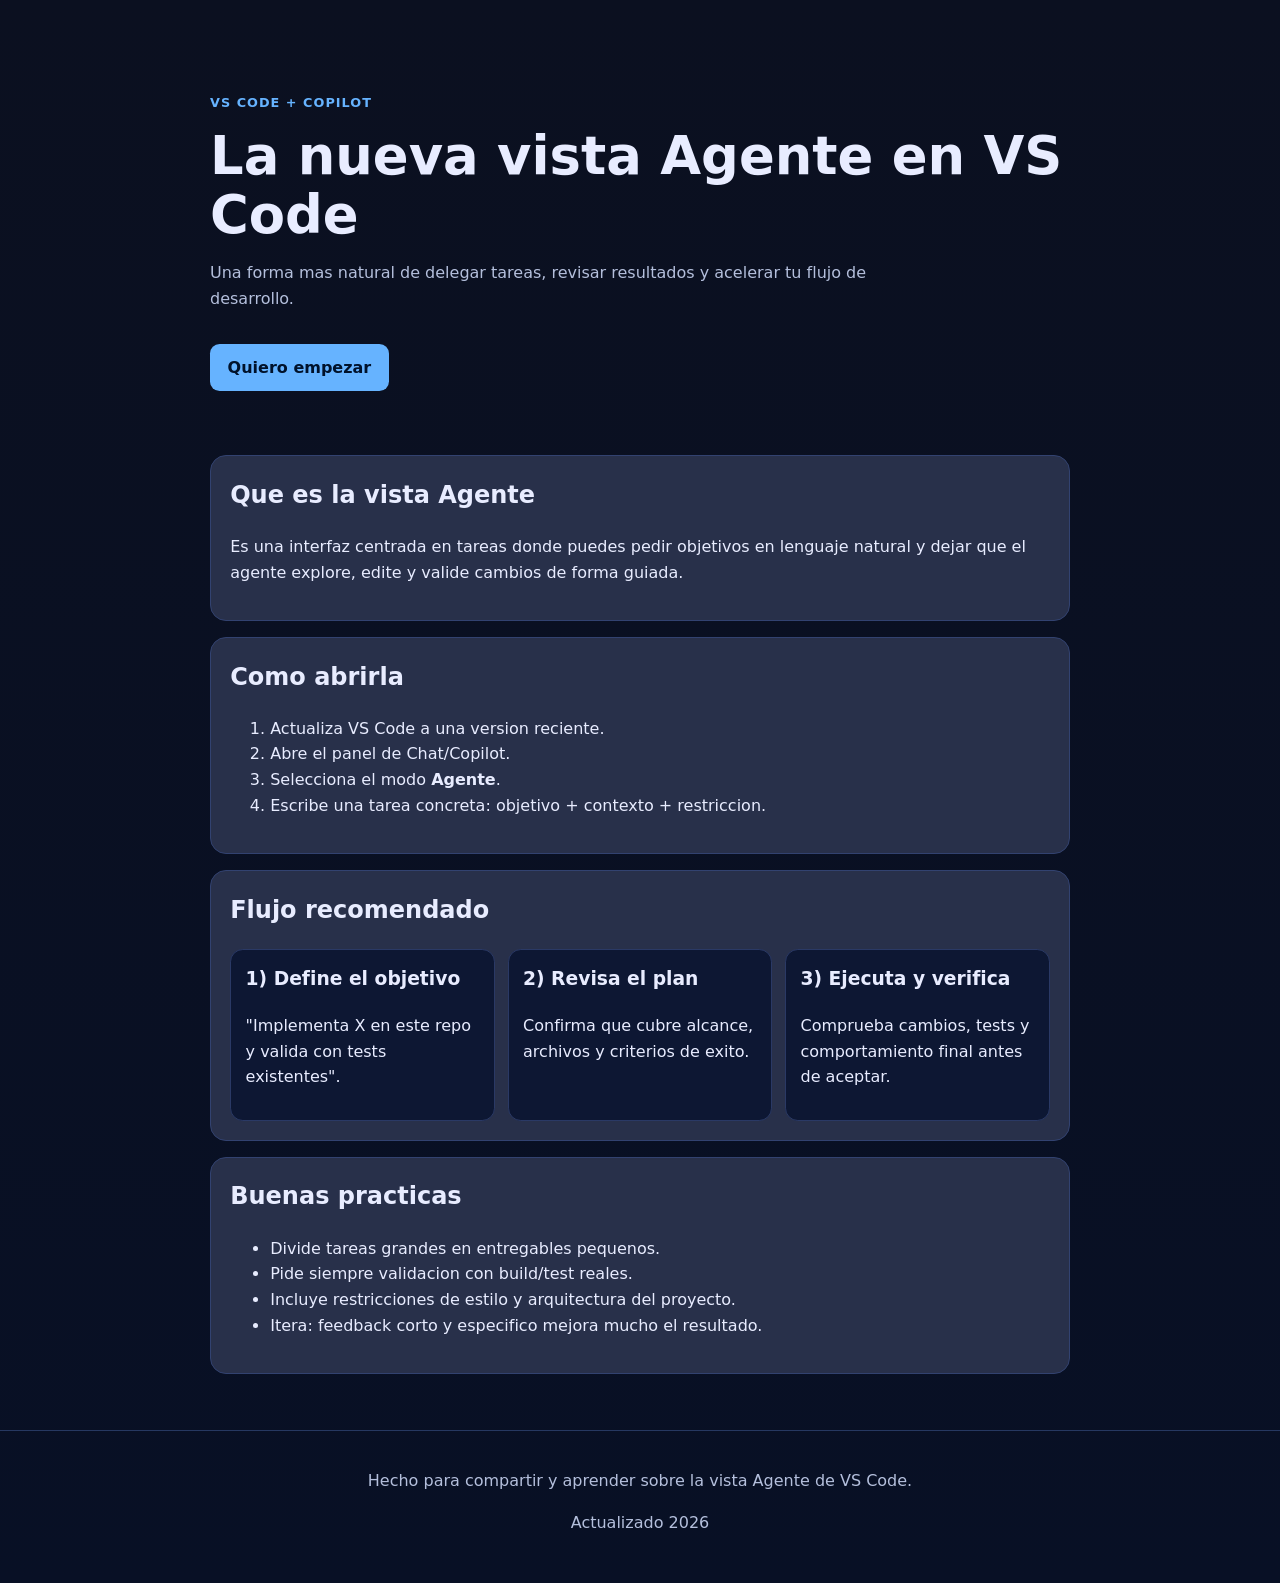
==== index.html @ 6a76ba5e "Create initial GitHub Pages site for VS Code Agent view Co-authored-by: Copilot <223556219+Copilot@u" ====
<!doctype html>
<html lang="es">
  <head>
    <meta charset="UTF-8" />
    <meta name="viewport" content="width=device-width, initial-scale=1.0" />
    <title>Vista Agente en VS Code</title>
    <meta
      name="description"
      content="Guia practica de la nueva vista Agente de VS Code: que es, como usarla y flujos recomendados."
    />
    <link rel="stylesheet" href="styles.css" />
  </head>
  <body>
    <header class="hero">
      <p class="eyebrow">VS Code + Copilot</p>
      <h1>La nueva vista Agente en VS Code</h1>
      <p class="subtitle">
        Una forma mas natural de delegar tareas, revisar resultados y acelerar tu flujo de desarrollo.
      </p>
      <a class="cta" href="#empezar">Quiero empezar</a>
    </header>

    <main>
      <section id="que-es" class="card">
        <h2>Que es la vista Agente</h2>
        <p>
          Es una interfaz centrada en tareas donde puedes pedir objetivos en lenguaje natural y dejar que el
          agente explore, edite y valide cambios de forma guiada.
        </p>
      </section>

      <section id="empezar" class="card">
        <h2>Como abrirla</h2>
        <ol>
          <li>Actualiza VS Code a una version reciente.</li>
          <li>Abre el panel de Chat/Copilot.</li>
          <li>Selecciona el modo <strong>Agente</strong>.</li>
          <li>Escribe una tarea concreta: objetivo + contexto + restriccion.</li>
        </ol>
      </section>

      <section class="card">
        <h2>Flujo recomendado</h2>
        <div class="grid">
          <article>
            <h3>1) Define el objetivo</h3>
            <p>"Implementa X en este repo y valida con tests existentes".</p>
          </article>
          <article>
            <h3>2) Revisa el plan</h3>
            <p>Confirma que cubre alcance, archivos y criterios de exito.</p>
          </article>
          <article>
            <h3>3) Ejecuta y verifica</h3>
            <p>Comprueba cambios, tests y comportamiento final antes de aceptar.</p>
          </article>
        </div>
      </section>

      <section class="card">
        <h2>Buenas practicas</h2>
        <ul>
          <li>Divide tareas grandes en entregables pequenos.</li>
          <li>Pide siempre validacion con build/test reales.</li>
          <li>Incluye restricciones de estilo y arquitectura del proyecto.</li>
          <li>Itera: feedback corto y especifico mejora mucho el resultado.</li>
        </ul>
      </section>
    </main>

    <footer>
      <p>Hecho para compartir y aprender sobre la vista Agente de VS Code.</p>
      <p id="year"></p>
    </footer>

    <script src="script.js"></script>
  </body>
</html>
---- styles.css ----
:root {
  color-scheme: light dark;
  --bg: #0b1020;
  --bg-soft: #101936;
  --text: #e8ecff;
  --muted: #b4bfdc;
  --accent: #66b3ff;
}

* {
  box-sizing: border-box;
}

body {
  margin: 0;
  font-family: "Segoe UI", system-ui, -apple-system, sans-serif;
  background: linear-gradient(180deg, var(--bg) 0%, #081025 100%);
  color: var(--text);
  line-height: 1.6;
}

.hero {
  max-width: 900px;
  margin: 0 auto;
  padding: 5rem 1.25rem 3rem;
}

.eyebrow {
  color: var(--accent);
  text-transform: uppercase;
  letter-spacing: 0.08em;
  font-weight: 700;
  font-size: 0.8rem;
}

h1 {
  margin: 0.5rem 0;
  font-size: clamp(2rem, 6vw, 3.3rem);
  line-height: 1.12;
}

.subtitle {
  max-width: 65ch;
  color: var(--muted);
}

.cta {
  display: inline-block;
  margin-top: 1rem;
  background: var(--accent);
  color: #00122b;
  text-decoration: none;
  font-weight: 700;
  padding: 0.7rem 1.1rem;
  border-radius: 0.6rem;
}

main {
  max-width: 900px;
  margin: 0 auto;
  padding: 0 1.25rem 2.5rem;
}

.card {
  background: color-mix(in srgb, var(--bg-soft) 90%, white 10%);
  border: 1px solid #324270;
  border-radius: 1rem;
  padding: 1.2rem;
  margin: 1rem 0;
}

.grid {
  display: grid;
  grid-template-columns: repeat(auto-fit, minmax(220px, 1fr));
  gap: 0.8rem;
}

.grid article {
  background: #0d1733;
  border: 1px solid #2a3965;
  border-radius: 0.8rem;
  padding: 0.9rem;
}

h2,
h3 {
  margin-top: 0;
}

footer {
  border-top: 1px solid #263861;
  padding: 1.3rem 1rem 2rem;
  text-align: center;
  color: var(--muted);
}
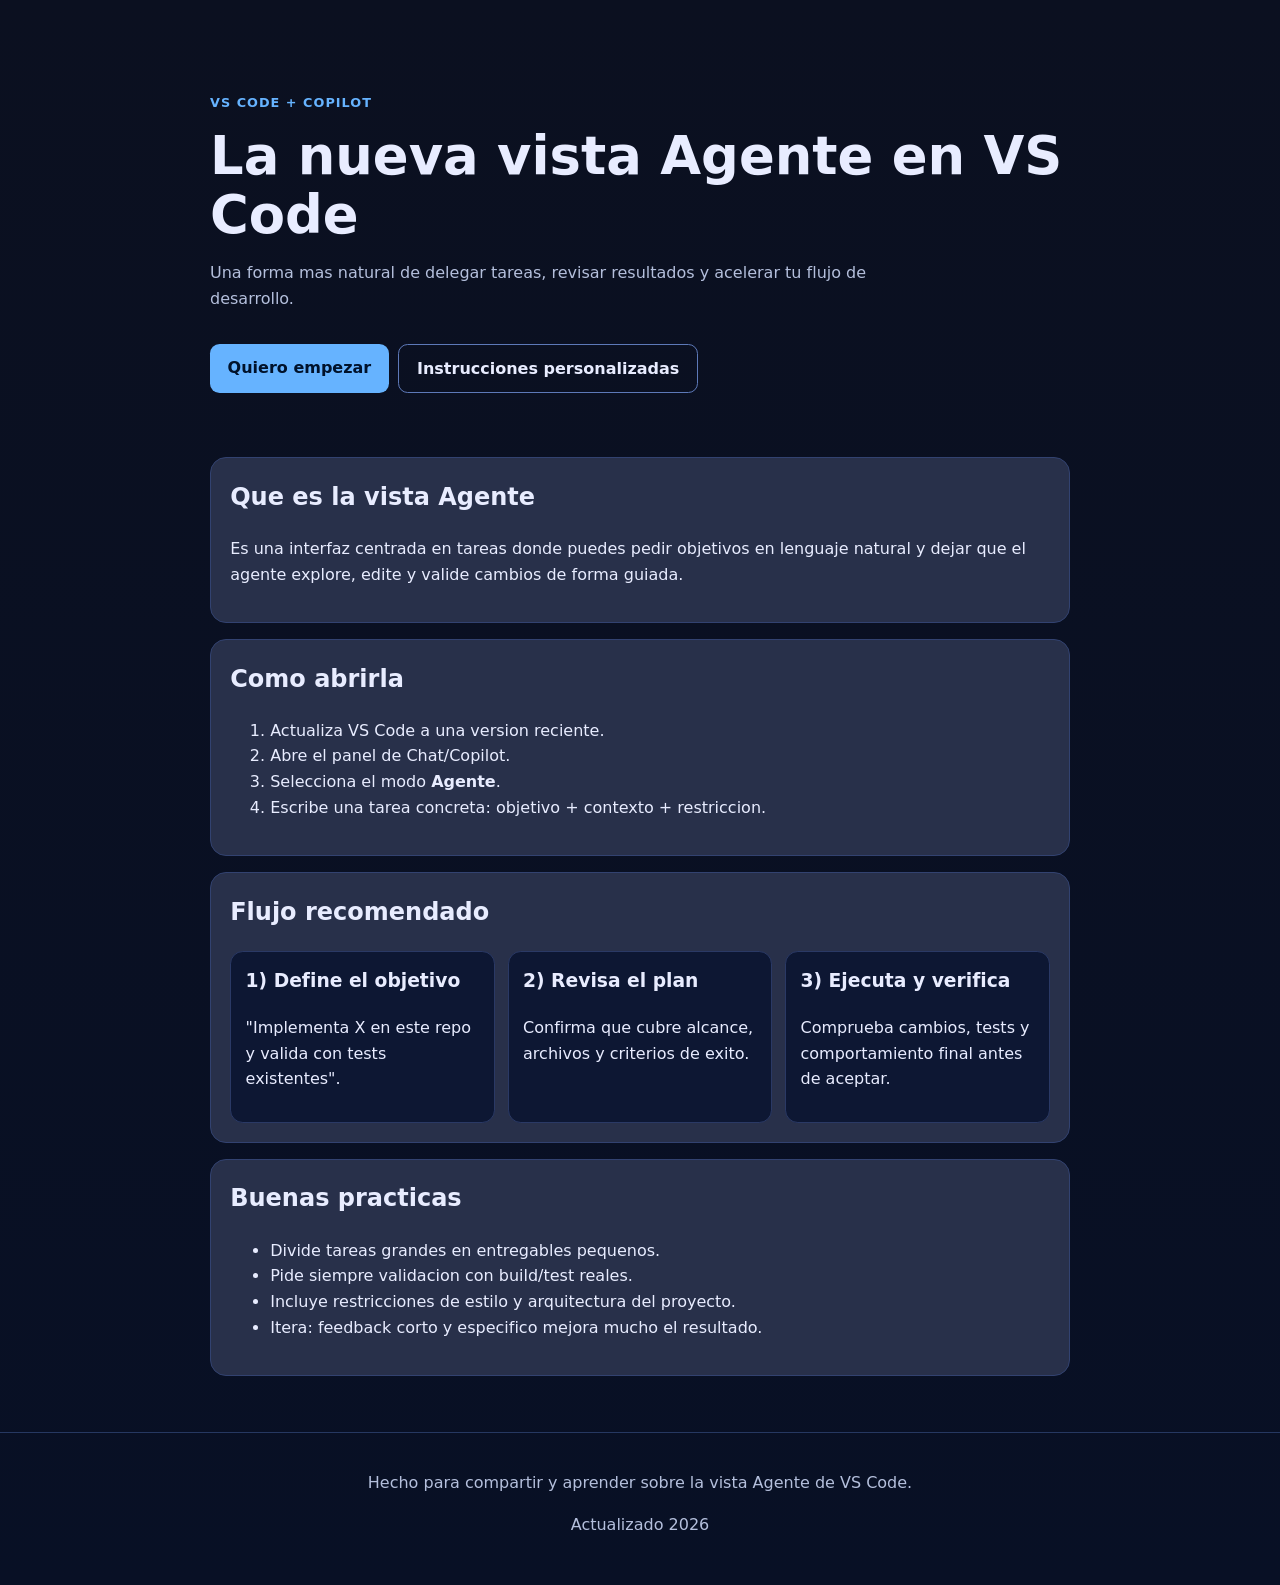
==== commit 3931c44b: "Cambios en el host del agente para agents/custom-instructions-page-vscode" ====
--- a/index.html
+++ b/index.html
@@ -17,7 +17,10 @@
       <p class="subtitle">
         Una forma mas natural de delegar tareas, revisar resultados y acelerar tu flujo de desarrollo.
       </p>
-      <a class="cta" href="#empezar">Quiero empezar</a>
+      <div class="cta-group">
+        <a class="cta" href="#empezar">Quiero empezar</a>
+        <a class="cta secondary" href="custom-instructions.html">Instrucciones personalizadas</a>
+      </div>
     </header>
 
     <main>
--- a/styles.css
+++ b/styles.css
@@ -55,6 +55,18 @@
   border-radius: 0.6rem;
 }
 
+.cta-group {
+  display: flex;
+  flex-wrap: wrap;
+  gap: 0.6rem;
+}
+
+.cta.secondary {
+  background: transparent;
+  color: var(--text);
+  border: 1px solid #5d79b8;
+}
+
 main {
   max-width: 900px;
   margin: 0 auto;
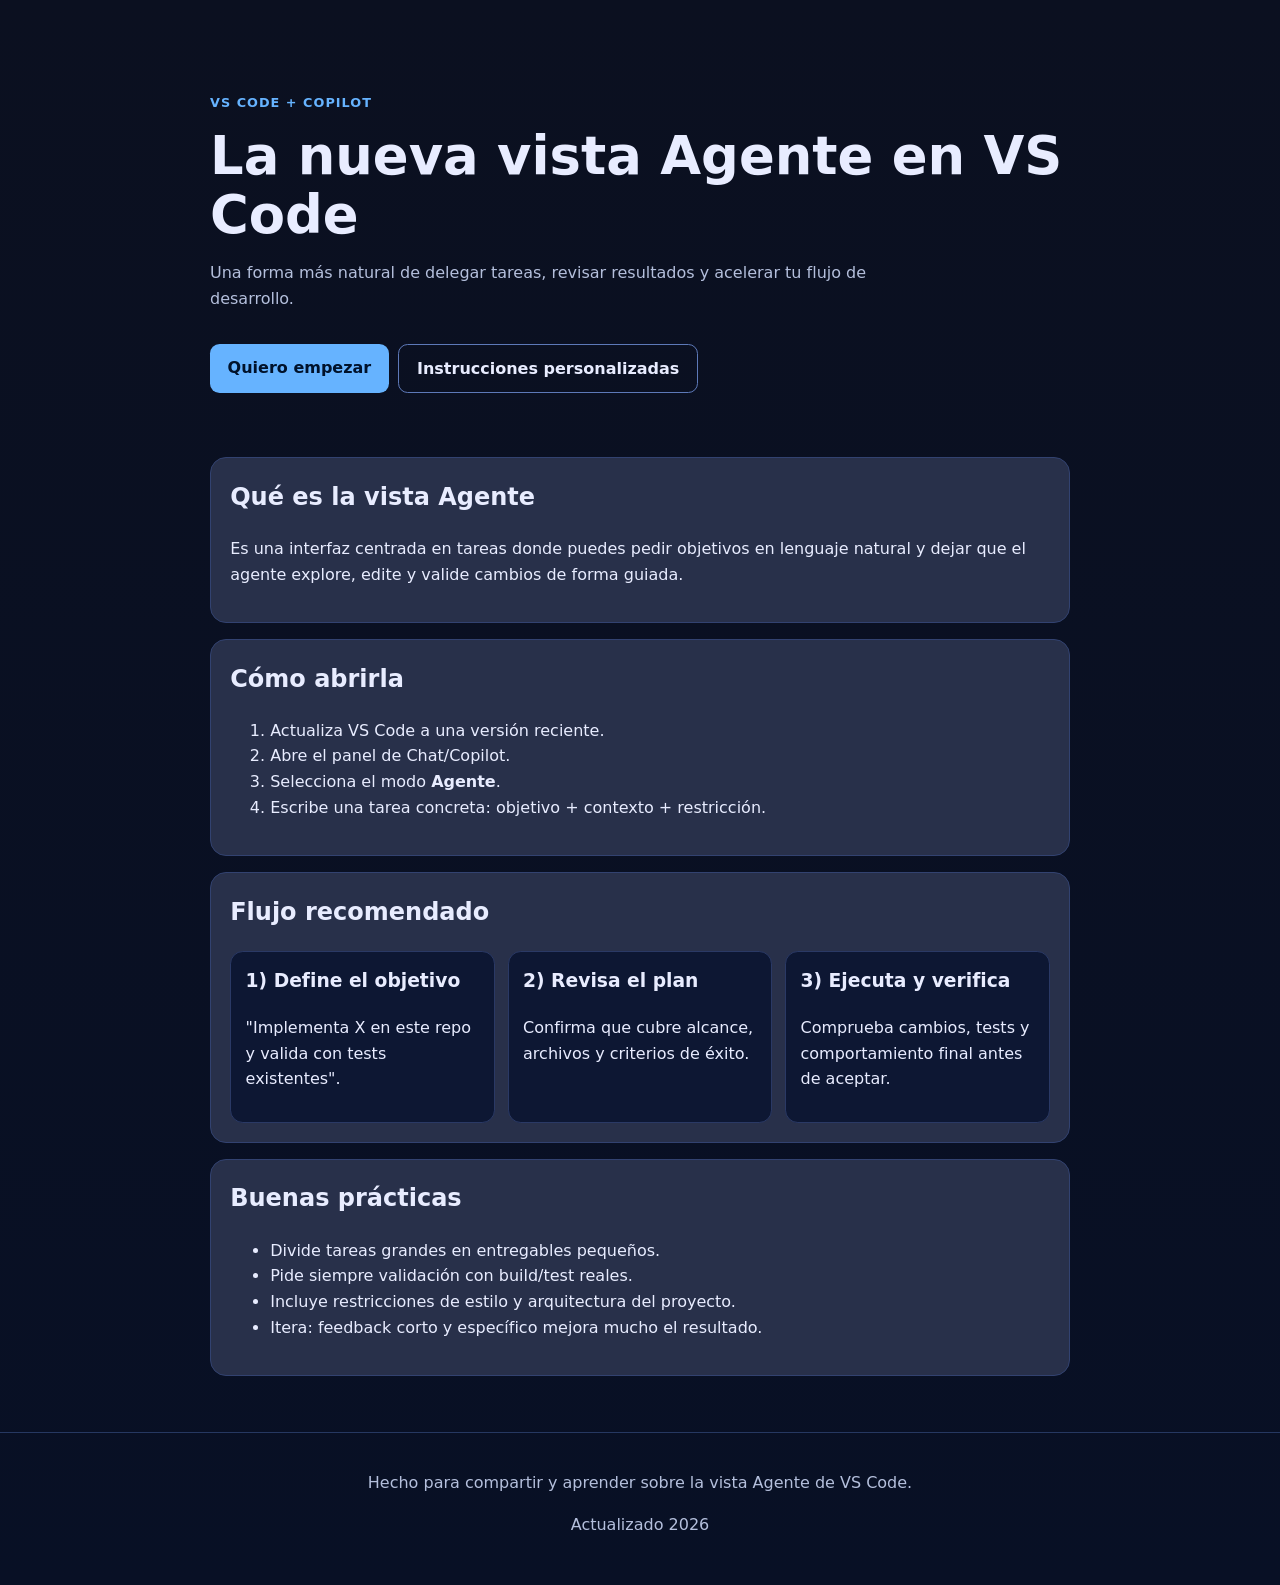
==== commit 6d0000fc: "Add initial set of instructions and update project files" ====
--- a/index.html
+++ b/index.html
@@ -6,7 +6,7 @@
     <title>Vista Agente en VS Code</title>
     <meta
       name="description"
-      content="Guia practica de la nueva vista Agente de VS Code: que es, como usarla y flujos recomendados."
+      content="Guía práctica de la nueva vista Agente de VS Code: qué es, cómo usarla y flujos recomendados."
     />
     <link rel="stylesheet" href="styles.css" />
   </head>
@@ -15,7 +15,7 @@
       <p class="eyebrow">VS Code + Copilot</p>
       <h1>La nueva vista Agente en VS Code</h1>
       <p class="subtitle">
-        Una forma mas natural de delegar tareas, revisar resultados y acelerar tu flujo de desarrollo.
+        Una forma más natural de delegar tareas, revisar resultados y acelerar tu flujo de desarrollo.
       </p>
       <div class="cta-group">
         <a class="cta" href="#empezar">Quiero empezar</a>
@@ -25,7 +25,7 @@
 
     <main>
       <section id="que-es" class="card">
-        <h2>Que es la vista Agente</h2>
+        <h2>Qué es la vista Agente</h2>
         <p>
           Es una interfaz centrada en tareas donde puedes pedir objetivos en lenguaje natural y dejar que el
           agente explore, edite y valide cambios de forma guiada.
@@ -33,12 +33,12 @@
       </section>
 
       <section id="empezar" class="card">
-        <h2>Como abrirla</h2>
+        <h2>Cómo abrirla</h2>
         <ol>
-          <li>Actualiza VS Code a una version reciente.</li>
+          <li>Actualiza VS Code a una versión reciente.</li>
           <li>Abre el panel de Chat/Copilot.</li>
           <li>Selecciona el modo <strong>Agente</strong>.</li>
-          <li>Escribe una tarea concreta: objetivo + contexto + restriccion.</li>
+          <li>Escribe una tarea concreta: objetivo + contexto + restricción.</li>
         </ol>
       </section>
 
@@ -51,7 +51,7 @@
           </article>
           <article>
             <h3>2) Revisa el plan</h3>
-            <p>Confirma que cubre alcance, archivos y criterios de exito.</p>
+            <p>Confirma que cubre alcance, archivos y criterios de éxito.</p>
           </article>
           <article>
             <h3>3) Ejecuta y verifica</h3>
@@ -61,12 +61,12 @@
       </section>
 
       <section class="card">
-        <h2>Buenas practicas</h2>
+        <h2>Buenas prácticas</h2>
         <ul>
-          <li>Divide tareas grandes en entregables pequenos.</li>
-          <li>Pide siempre validacion con build/test reales.</li>
+          <li>Divide tareas grandes en entregables pequeños.</li>
+          <li>Pide siempre validación con build/test reales.</li>
           <li>Incluye restricciones de estilo y arquitectura del proyecto.</li>
-          <li>Itera: feedback corto y especifico mejora mucho el resultado.</li>
+          <li>Itera: feedback corto y específico mejora mucho el resultado.</li>
         </ul>
       </section>
     </main>
--- a/styles.css
+++ b/styles.css
@@ -99,6 +99,31 @@
   margin-top: 0;
 }
 
+code {
+  background: #0d1733;
+  border: 1px solid #2a3965;
+  border-radius: 0.3rem;
+  padding: 0.1rem 0.35rem;
+  font-family: "Cascadia Code", "Consolas", monospace;
+  font-size: 0.9em;
+}
+
+pre {
+  background: #0d1733;
+  border: 1px solid #2a3965;
+  border-radius: 0.8rem;
+  padding: 1rem;
+  overflow-x: auto;
+}
+
+pre code {
+  background: none;
+  border: none;
+  padding: 0;
+  font-size: 0.85rem;
+  line-height: 1.5;
+}
+
 footer {
   border-top: 1px solid #263861;
   padding: 1.3rem 1rem 2rem;
